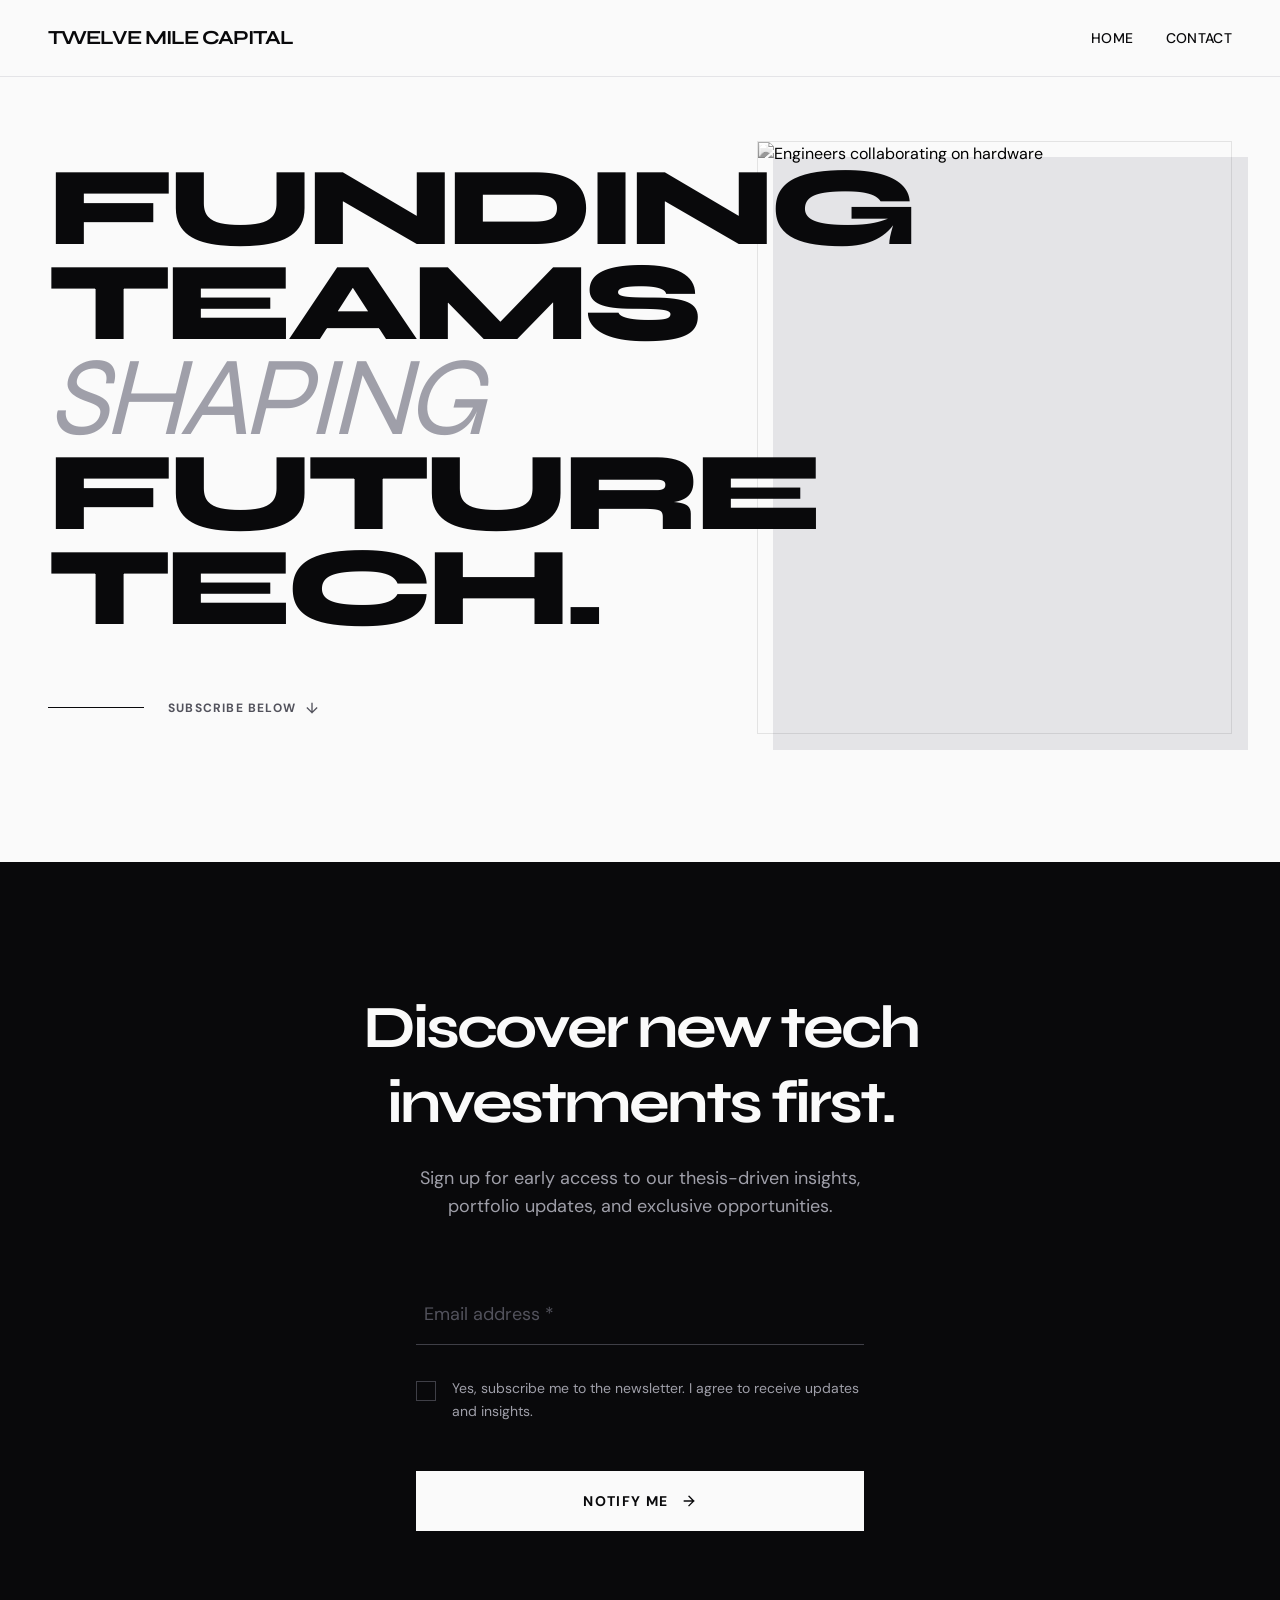
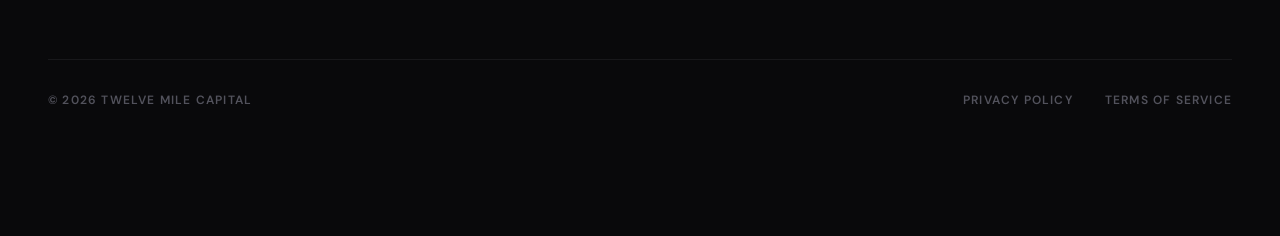
==== docs/index.html @ 1df20503 "Add docs folder for GitHub Pages" ====
<!DOCTYPE html>
<html lang="en">
<head>
    <title>Twelve Mile — Homepage</title>
    <meta charset="utf-8">
    <meta name="viewport" content="width=device-width, initial-scale=1, shrink-to-fit=no">
    <link rel="preconnect" href="https://fonts.gstatic.com">
    <link rel="stylesheet" href="https://fonts.googleapis.com/css?family=DM+Sans:400,500,600,700,800,900|Syne:400,500,600,700,800,900&amp;subset=latin">
    <link rel="stylesheet" href="css/tailwind/tailwind.min.css">
    <link rel="icon" type="image/png" sizes="32x32" href="shuffle-for-tailwind.png">
</head>
<body class="antialiased font-body bg-body text-body bg-zinc-50 text-zinc-950 selection:bg-zinc-900 selection:text-zinc-50">
    <div class="">
                
      <nav class="w-full flex justify-between items-center py-6 px-6 md:px-12 border-b border-zinc-200 bg-zinc-50 z-50 relative">
        <div class="font-heading text-xl font-bold tracking-tighter uppercase">Twelve Mile Capital</div>
        <div class="hidden md:flex gap-8 text-sm font-medium tracking-wide uppercase">
          <a href="#" class="hover:text-zinc-500 transition-colors">Home</a>
          <a href="#" class="hover:text-zinc-500 transition-colors">Contact</a>
        </div>
        <button class="md:hidden flex items-center justify-center p-2">
          <svg width="24" height="24" viewbox="0 0 24 24" fill="none" stroke="currentColor" stroke-width="2">
            <path d="M3 12h18M3 6h18M3 18h18" stroke-linecap="square"></path>
          </svg>
        </button>
      </nav>
                
      <section class="relative w-full pt-16 pb-32 px-6 md:px-12 bg-zinc-50 overflow-hidden">
        <div class="max-w-7xl mx-auto grid lg:grid-cols-12 gap-12 lg:gap-8 items-center">
          <div class="lg:col-span-7 flex flex-col z-10">
            <h1 class="font-heading text-5xl sm:text-6xl md:text-8xl lg:text-[7rem] font-extrabold leading-[0.85] tracking-tighter text-zinc-950 uppercase">
              <span class="block">FUNDING</span>
              <span class="block">Teams</span>
              <span class="block text-zinc-400 italic font-normal">Shaping</span>
              <span class="block">Future</span>
              <span class="block">Tech.</span>
            </h1>
            <div class="mt-16 flex items-center gap-6">
              <div class="h-px w-24 bg-zinc-950"></div>
              <a href="#subscribe" class="text-zinc-600 font-bold tracking-widest uppercase text-xs hover:text-zinc-950 transition-colors flex items-center gap-2">
                Subscribe Below 
                <svg width="16" height="16" viewbox="0 0 24 24" fill="none" stroke="currentColor" stroke-width="2"><path d="M12 5v14M5 12l7 7 7-7" stroke-linecap="square" stroke-linejoin="miter"></path></svg>
              </a>
            </div>
          </div>
          <div class="lg:col-span-5 relative aspect-[4/5] w-full group mt-12 lg:mt-0">
            <div class="absolute inset-0 bg-zinc-200 translate-x-4 translate-y-4 transition-transform duration-700 group-hover:translate-x-6 group-hover:translate-y-6"></div>
            <div class="absolute inset-0 overflow-hidden border border-zinc-900/10">
              <img src="https://images.unsplash.com/photo-1581091226825-a6a2a5aee158?q=80&amp;w=2070&amp;auto=format&amp;fit=crop" alt="Engineers collaborating on hardware" class="w-full h-full object-cover grayscale contrast-125 transition-transform duration-1000 group-hover:scale-105 group-hover:rotate-1">
            </div>
          </div>
        </div>
      </section>
                
      <section id="subscribe" class="w-full bg-zinc-950 text-zinc-50 py-32 px-6 md:px-12">
        <div class="max-w-4xl mx-auto flex flex-col items-center text-center">
          <h2 class="font-heading text-3xl sm:text-4xl md:text-6xl font-bold tracking-tighter leading-tight mb-6">
            Discover new tech <br class="hidden sm:block">investments first.
          </h2>
          <p class="text-zinc-400 text-base md:text-lg mb-16 max-w-lg">
            Sign up for early access to our thesis-driven insights, portfolio updates, and exclusive opportunities.
          </p>
          <form class="w-full max-w-md flex flex-col gap-8">
            <div class="relative w-full">
              <input type="email" placeholder="Email address *" required="" class="w-full bg-transparent border-b border-zinc-700 py-4 px-2 text-zinc-50 placeholder:text-zinc-600 focus:outline-none focus:border-zinc-50 transition-colors peer text-lg">
            </div>
            <label class="flex items-start gap-4 cursor-pointer group">
              <div class="relative flex items-center justify-center w-5 h-5 mt-1 border border-zinc-700 group-hover:border-zinc-50 transition-colors flex-shrink-0">
                <input type="checkbox" class="peer sr-only" required="">
                <svg xmlns="http://www.w3.org/2000/svg" class="w-3 h-3 text-zinc-50 opacity-0 peer-checked:opacity-100 transition-opacity" viewbox="0 0 14 10" fill="none">
                  <path d="M1 5L4.5 8.5L13 1" stroke="currentColor" stroke-width="2" stroke-linecap="square" stroke-linejoin="miter"></path>
                </svg>
              </div>
              <span class="text-sm text-zinc-400 group-hover:text-zinc-300 transition-colors text-left leading-relaxed">
                Yes, subscribe me to the newsletter. I agree to receive updates and insights.
              </span>
            </label>
            <button type="submit" class="mt-4 w-full bg-zinc-50 text-zinc-950 py-5 font-bold tracking-widest uppercase text-sm hover:bg-zinc-200 transition-colors flex justify-center items-center gap-3 group">
              <span>Notify Me</span>
              <svg class="w-4 h-4 transition-transform duration-300 group-hover:translate-x-2" fill="none" stroke="currentColor" viewbox="0 0 24 24">
                <path stroke-linecap="square" stroke-linejoin="miter" stroke-width="2" d="M5 12h14M12 5l7 7-7 7"></path>
              </svg>
            </button>
          </form>
        </div>
        <div class="max-w-7xl mx-auto mt-32 pt-8 border-t border-zinc-900 flex flex-col md:flex-row justify-between items-center gap-6 text-xs text-zinc-600 uppercase tracking-widest font-semibold">
          <span>© 2026 Twelve Mile Capital</span>
          <div class="flex gap-8">
            <a href="#" class="hover:text-zinc-300 transition-colors">Privacy Policy</a>
            <a href="#" class="hover:text-zinc-300 transition-colors">Terms of Service</a>
          </div>
        </div>
      </section>
    </div>
</body>
</html>
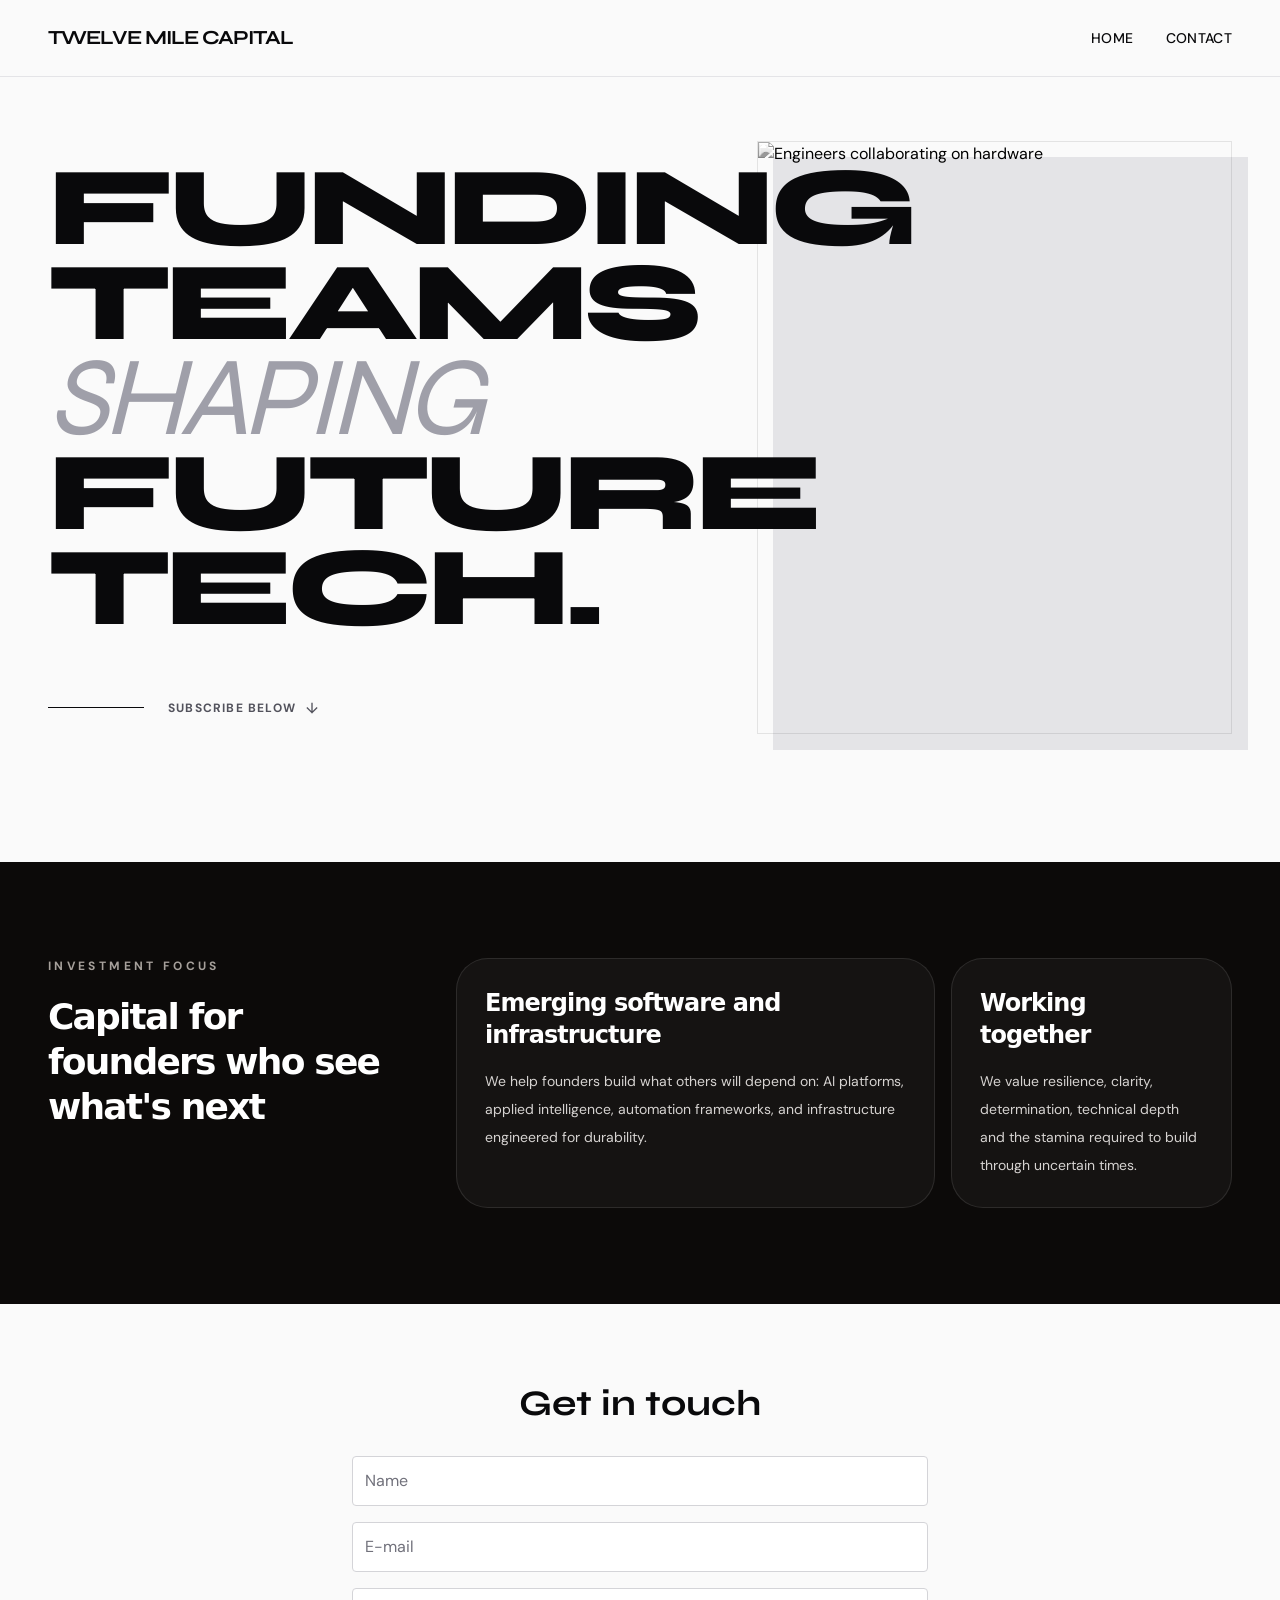
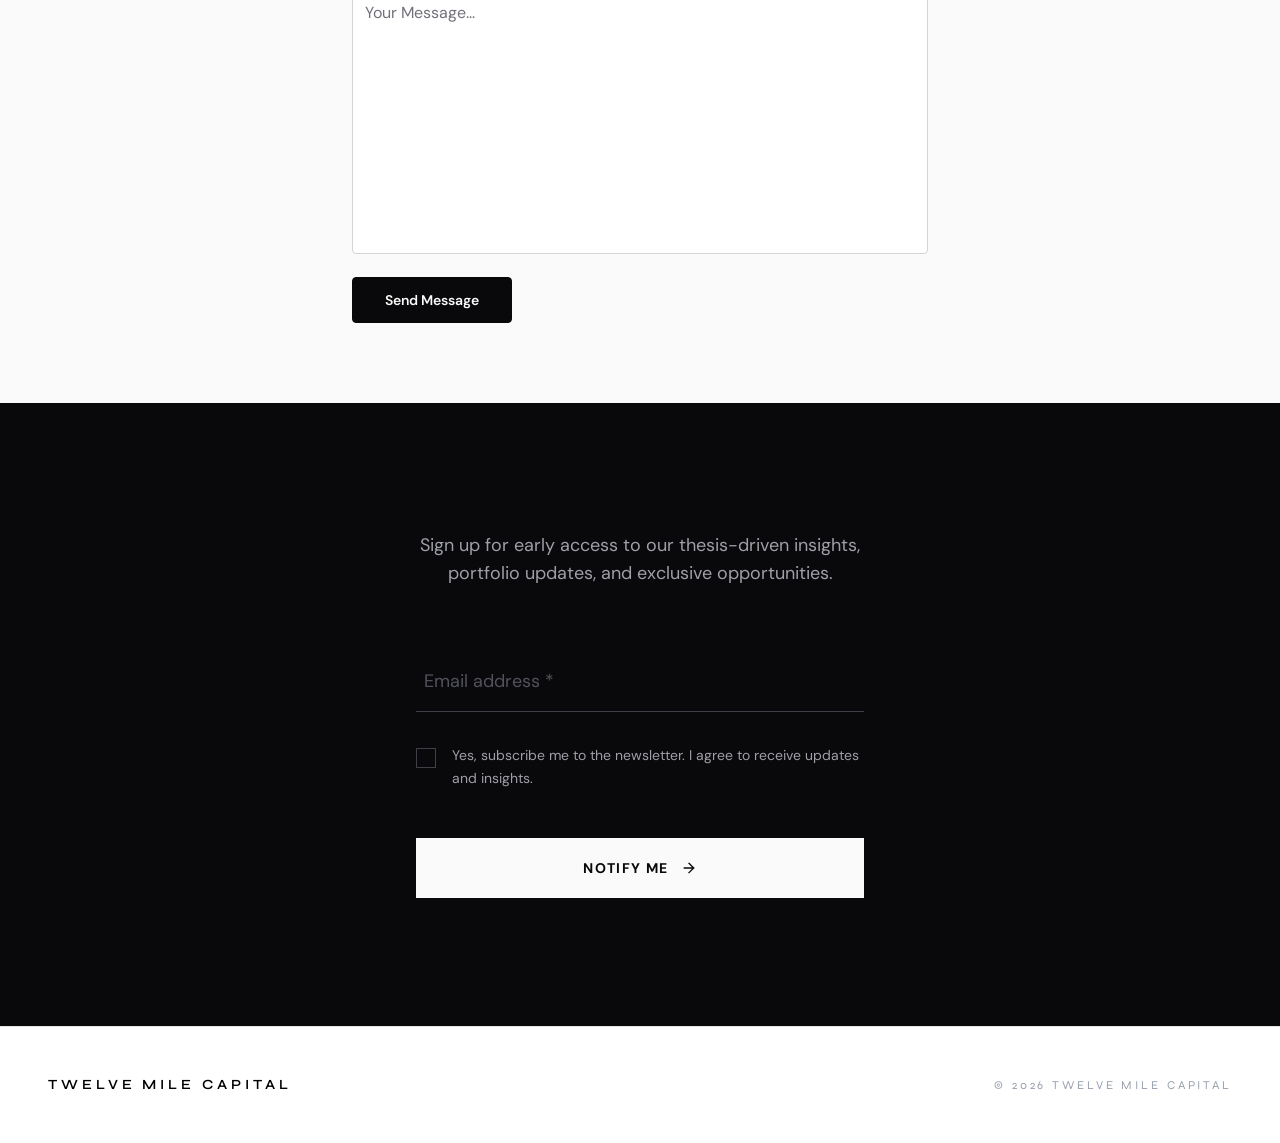
==== commit e06ad440: "Fix Pages source by adding docs folder" ====
--- a/docs/index.html
+++ b/docs/index.html
@@ -13,23 +13,23 @@
     <div class="">
                 
       <nav class="w-full flex justify-between items-center py-6 px-6 md:px-12 border-b border-zinc-200 bg-zinc-50 z-50 relative">
-        <div class="font-heading text-xl font-bold tracking-tighter uppercase">Twelve Mile Capital</div>
-        <div class="hidden md:flex gap-8 text-sm font-medium tracking-wide uppercase">
-          <a href="#" class="hover:text-zinc-500 transition-colors">Home</a>
-          <a href="#" class="hover:text-zinc-500 transition-colors">Contact</a>
-        </div>
-        <button class="md:hidden flex items-center justify-center p-2">
-          <svg width="24" height="24" viewbox="0 0 24 24" fill="none" stroke="currentColor" stroke-width="2">
-            <path d="M3 12h18M3 6h18M3 18h18" stroke-linecap="square"></path>
-          </svg>
-        </button>
-      </nav>
+              <div class="font-heading text-xl font-bold tracking-tighter uppercase">Twelve Mile Capital</div>
+              <div class="hidden md:flex gap-8 text-sm font-medium tracking-wide uppercase">
+                <a href="#" class="hover:text-zinc-500 transition-colors">Home</a>
+                <a href="#" class="hover:text-zinc-500 transition-colors">Contact</a>
+              </div>
+              <button class="md:hidden flex items-center justify-center p-2">
+                <svg width="24" height="24" viewbox="0 0 24 24" fill="none" stroke="currentColor" stroke-width="2">
+                  <path d="M3 12h18M3 6h18M3 18h18" stroke-linecap="square"></path>
+                </svg>
+              </button>
+            </nav>
                 
       <section class="relative w-full pt-16 pb-32 px-6 md:px-12 bg-zinc-50 overflow-hidden">
         <div class="max-w-7xl mx-auto grid lg:grid-cols-12 gap-12 lg:gap-8 items-center">
           <div class="lg:col-span-7 flex flex-col z-10">
             <h1 class="font-heading text-5xl sm:text-6xl md:text-8xl lg:text-[7rem] font-extrabold leading-[0.85] tracking-tighter text-zinc-950 uppercase">
-              <span class="block">FUNDING</span>
+              <span class="block">Funding</span>
               <span class="block">Teams</span>
               <span class="block text-zinc-400 italic font-normal">Shaping</span>
               <span class="block">Future</span>
@@ -52,46 +52,99 @@
         </div>
       </section>
                 
-      <section id="subscribe" class="w-full bg-zinc-950 text-zinc-50 py-32 px-6 md:px-12">
-        <div class="max-w-4xl mx-auto flex flex-col items-center text-center">
-          <h2 class="font-heading text-3xl sm:text-4xl md:text-6xl font-bold tracking-tighter leading-tight mb-6">
-            Discover new tech <br class="hidden sm:block">investments first.
-          </h2>
-          <p class="text-zinc-400 text-base md:text-lg mb-16 max-w-lg">
-            Sign up for early access to our thesis-driven insights, portfolio updates, and exclusive opportunities.
-          </p>
-          <form class="w-full max-w-md flex flex-col gap-8">
-            <div class="relative w-full">
-              <input type="email" placeholder="Email address *" required="" class="w-full bg-transparent border-b border-zinc-700 py-4 px-2 text-zinc-50 placeholder:text-zinc-600 focus:outline-none focus:border-zinc-50 transition-colors peer text-lg">
+      <section data-from-ai="true" class="bg-stone-950 px-6 py-16 text-stone-100 sm:px-8 sm:py-20 lg:px-12 lg:py-24 bs-section-dragged">
+        <div class="mx-auto grid max-w-7xl gap-10 lg:grid-cols-12">
+          <div class="tm-reveal lg:col-span-4 transition duration-700 ease-out opacity-100 translate-y-0">
+            <p class="mb-5 text-xs font-bold uppercase tracking-[0.28em] text-stone-400">Investment focus</p>
+            <h2 class="font-sans text-4xl font-semibold leading-tight tracking-[-0.05em] text-white">
+              <span>Capital for founders who see what's next</span>
+            </h2>
+          </div>
+          <div class="lg:col-span-8">
+            <div class="grid gap-4 md:grid-cols-8">
+              <article class="tm-reveal md:col-span-5 rounded-[2rem] border border-white/10 bg-white/[0.04] p-7 transition duration-700 ease-out opacity-100 translate-y-0 removed">
+                
+                
+      <h3 class="font-sans text-2xl font-semibold tracking-[-0.04em] text-white">Emerging software and infrastructure</h3>
+                <p class="mt-4 text-sm leading-7 text-stone-300">We help founders build what others will depend on: AI platforms, applied intelligence, automation frameworks, and infrastructure engineered for durability.</p>
+              </article>
+              
+              <article class="tm-reveal delay-150 md:col-span-3 rounded-[2rem] border border-white/10 bg-white/[0.04] p-7 transition duration-700 ease-out opacity-100 translate-y-0">
+                <h3 class="font-sans text-2xl font-semibold tracking-[-0.04em] text-white">Working together</h3>
+                <p class="mt-4 text-sm leading-7 text-stone-300">We value resilience, clarity, determination, technical depth and the stamina required to build through uncertain times.</p>
+              </article>
+              
             </div>
-            <label class="flex items-start gap-4 cursor-pointer group">
-              <div class="relative flex items-center justify-center w-5 h-5 mt-1 border border-zinc-700 group-hover:border-zinc-50 transition-colors flex-shrink-0">
-                <input type="checkbox" class="peer sr-only" required="">
-                <svg xmlns="http://www.w3.org/2000/svg" class="w-3 h-3 text-zinc-50 opacity-0 peer-checked:opacity-100 transition-opacity" viewbox="0 0 14 10" fill="none">
-                  <path d="M1 5L4.5 8.5L13 1" stroke="currentColor" stroke-width="2" stroke-linecap="square" stroke-linejoin="miter"></path>
-                </svg>
-              </div>
-              <span class="text-sm text-zinc-400 group-hover:text-zinc-300 transition-colors text-left leading-relaxed">
-                Yes, subscribe me to the newsletter. I agree to receive updates and insights.
-              </span>
-            </label>
-            <button type="submit" class="mt-4 w-full bg-zinc-50 text-zinc-950 py-5 font-bold tracking-widest uppercase text-sm hover:bg-zinc-200 transition-colors flex justify-center items-center gap-3 group">
-              <span>Notify Me</span>
-              <svg class="w-4 h-4 transition-transform duration-300 group-hover:translate-x-2" fill="none" stroke="currentColor" viewbox="0 0 24 24">
-                <path stroke-linecap="square" stroke-linejoin="miter" stroke-width="2" d="M5 12h14M12 5l7 7-7 7"></path>
-              </svg>
-            </button>
-          </form>
-        </div>
-        <div class="max-w-7xl mx-auto mt-32 pt-8 border-t border-zinc-900 flex flex-col md:flex-row justify-between items-center gap-6 text-xs text-zinc-600 uppercase tracking-widest font-semibold">
-          <span>© 2026 Twelve Mile Capital</span>
-          <div class="flex gap-8">
-            <a href="#" class="hover:text-zinc-300 transition-colors">Privacy Policy</a>
-            <a href="#" class="hover:text-zinc-300 transition-colors">Terms of Service</a>
           </div>
         </div>
       </section>
+                
+      <section class="py-20 bg-zinc-50">
+        <div class="container px-4 mx-auto">
+          <div class="max-w-xl mx-auto">
+            <h2 class="mb-8 text-3xl text-center md:text-4xl font-bold font-heading">
+              <span>Get in touch</span>
+            </h2>
+            <form action="#">
+              <input class="w-full py-3 pl-3 mb-4 border border-zinc-300 rounded bg-white text-zinc-950 placeholder:text-zinc-500 focus:outline-none focus:border-zinc-950 transition-colors" type="text" placeholder="Name">
+              <input class="w-full py-3 pl-3 mb-4 border border-zinc-300 rounded bg-white text-zinc-950 placeholder:text-zinc-500 focus:outline-none focus:border-zinc-950 transition-colors" type="email" placeholder="E-mail">
+              <textarea class="mb-4 w-full p-3 border border-zinc-300 rounded resize-none bg-white text-zinc-950 placeholder:text-zinc-500 focus:outline-none focus:border-zinc-950 transition-colors" name="message" cols="30" rows="10" placeholder="Your Message..."></textarea>
+              <button class="block w-full sm:w-auto px-8 py-3 text-sm bg-zinc-950 hover:bg-zinc-800 text-zinc-50 font-semibold border border-zinc-950 hover:border-zinc-800 rounded transition-colors duration-200 text-center">
+                <span>Send Message</span>
+              </button>
+            </form>
+          </div>
+        </div>
+      </section>
+                
+      <section id="subscribe" class="w-full bg-zinc-950 text-zinc-50 py-32 px-6 md:px-12 bs-section-dragged">
+              <div class="max-w-4xl mx-auto flex flex-col items-center text-center">
+                
+                
+                <form class="w-full max-w-md flex flex-col gap-8">
+                  <div class="relative w-full">
+                    <p class="text-zinc-400 text-base md:text-lg mb-16 max-w-lg">
+                  Sign up for early access to our thesis-driven insights, portfolio updates, and exclusive opportunities.
+                </p><input type="email" placeholder="Email address *" required="" class="w-full bg-transparent border-b border-zinc-700 py-4 px-2 text-zinc-50 placeholder:text-zinc-600 focus:outline-none focus:border-zinc-50 transition-colors peer text-lg">
+                  <div data-lastpass-icon-root="" style="position: relative !important; height: 0px !important; width: 0px !important; display: initial !important; float: left !important;"></div></div>
+                  <label class="flex items-start gap-4 cursor-pointer group">
+                    <div class="relative flex items-center justify-center w-5 h-5 mt-1 border border-zinc-700 group-hover:border-zinc-50 transition-colors flex-shrink-0">
+                      <input type="checkbox" class="peer sr-only" required="">
+                      <svg xmlns="http://www.w3.org/2000/svg" class="w-3 h-3 text-zinc-50 opacity-0 peer-checked:opacity-100 transition-opacity" viewbox="0 0 14 10" fill="none">
+                        <path d="M1 5L4.5 8.5L13 1" stroke="currentColor" stroke-width="2" stroke-linecap="square" stroke-linejoin="miter"></path>
+                      </svg>
+                    </div>
+                    <span class="text-sm text-zinc-400 group-hover:text-zinc-300 transition-colors text-left leading-relaxed">
+                      Yes, subscribe me to the newsletter. I agree to receive updates and insights.
+                    </span>
+                  </label><button type="submit" class="mt-4 w-full bg-zinc-50 text-zinc-950 py-5 font-bold tracking-widest uppercase text-sm hover:bg-zinc-200 transition-colors flex justify-center items-center gap-3 group">
+                    <span>Notify Me</span>
+                    <svg class="w-4 h-4 transition-transform duration-300 group-hover:translate-x-2" fill="none" stroke="currentColor" viewbox="0 0 24 24">
+                      <path stroke-linecap="square" stroke-linejoin="miter" stroke-width="2" d="M5 12h14M12 5l7 7-7 7"></path>
+                    </svg>
+                  </button>
+                  
+                </form>
+              </div>
+              
+            </section>
+                
+      <footer class="border-t border-black/10 bg-white px-6 py-12 text-black sm:px-8 lg:px-12 bs-section-dragged">
+        <div class="mx-auto flex max-w-7xl flex-wrap items-center justify-between gap-6">
+          <div class="removed">
+            <a href="/" class="flex items-center gap-3" aria-label="Twelve Mile Capital home">
+              <span class="font-heading text-sm font-semibold uppercase tracking-[0.28em] text-black">Twelve Mile Capital</span>
+            </a>
+          </div>
+          <div>
+            <div class="flex items-center gap-3 font-heading text-sm text-gray-600 removed"></div>
+          </div>
+          <div class="lg:text-right removed"></div>
+          <p class="font-heading text-xs uppercase tracking-[0.24em] text-gray-400">© 2026 Twelve Mile Capital</p>
+        </div>
+      </footer>
     </div>
+    <script type="text/javascript" src="js/1149802.js?v=1780278477" data-custom-component-id="1149802"></script>
 </body>
 </html>
 
